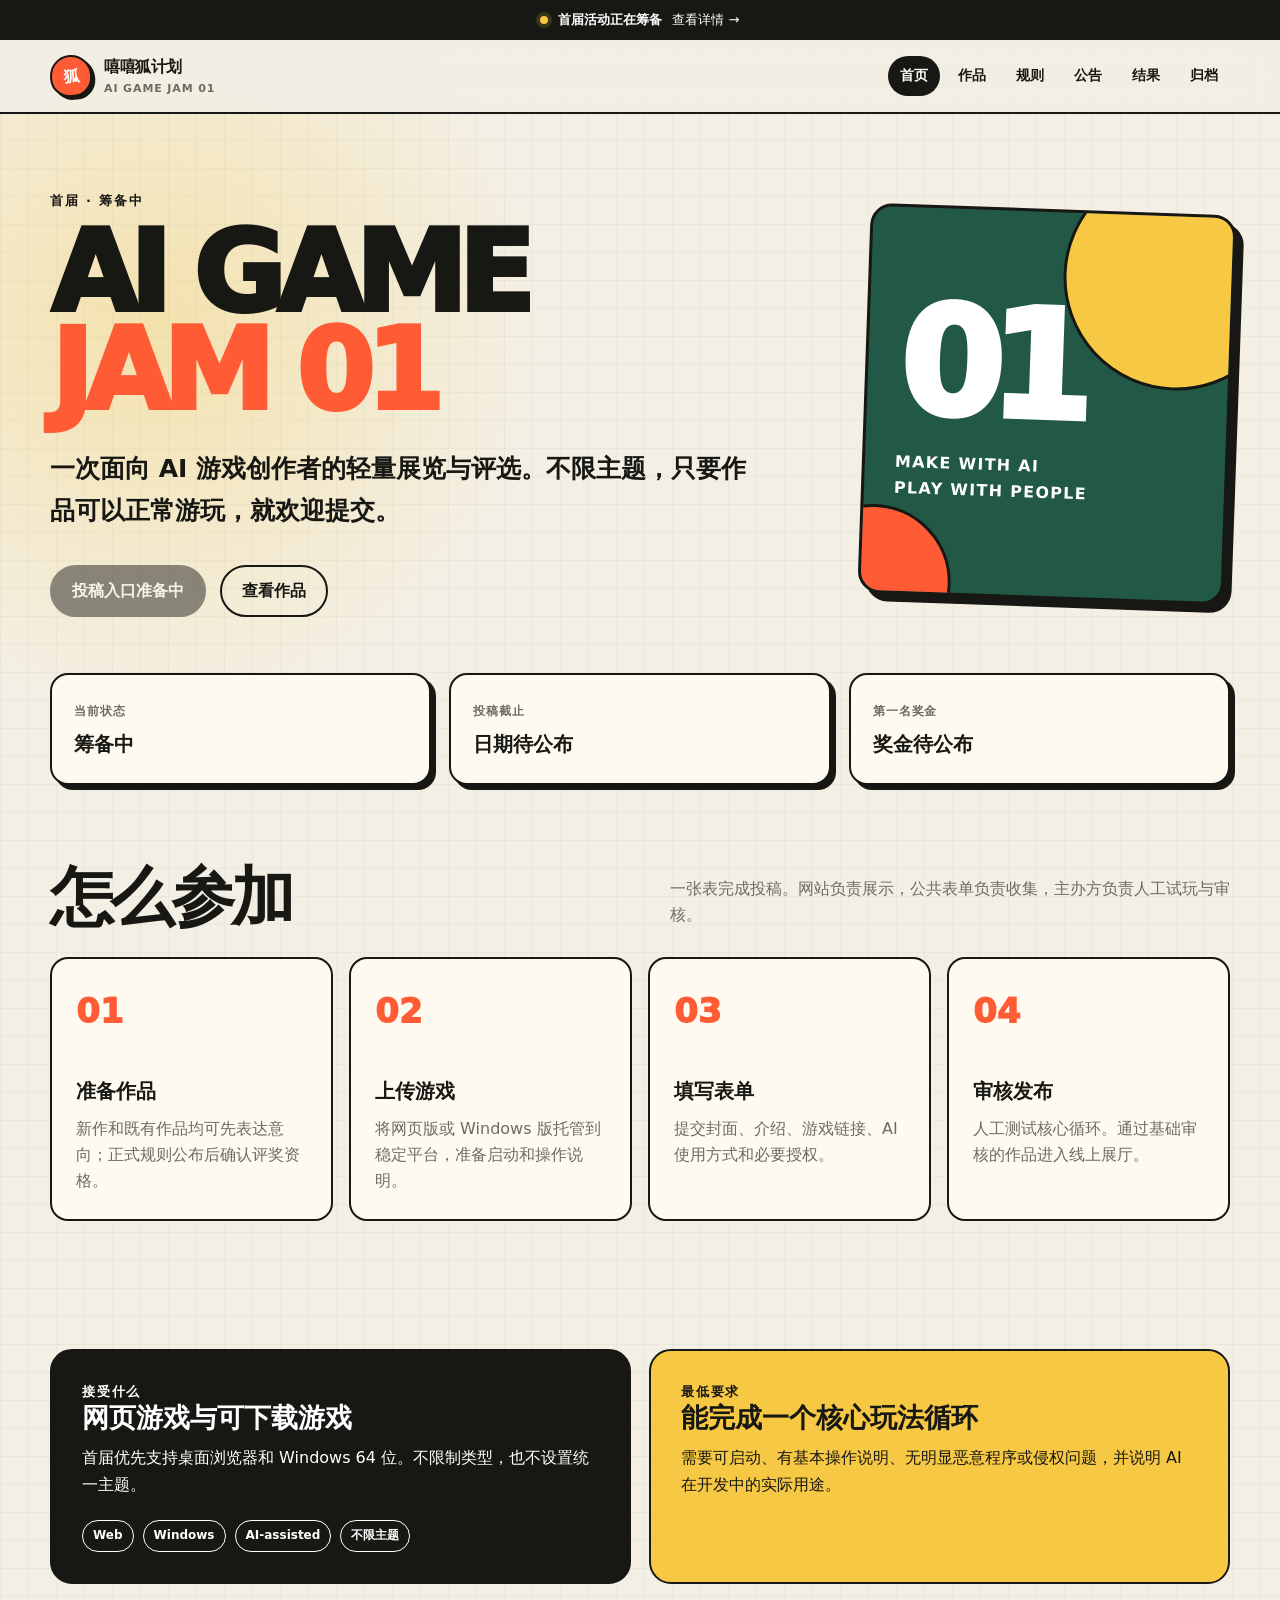
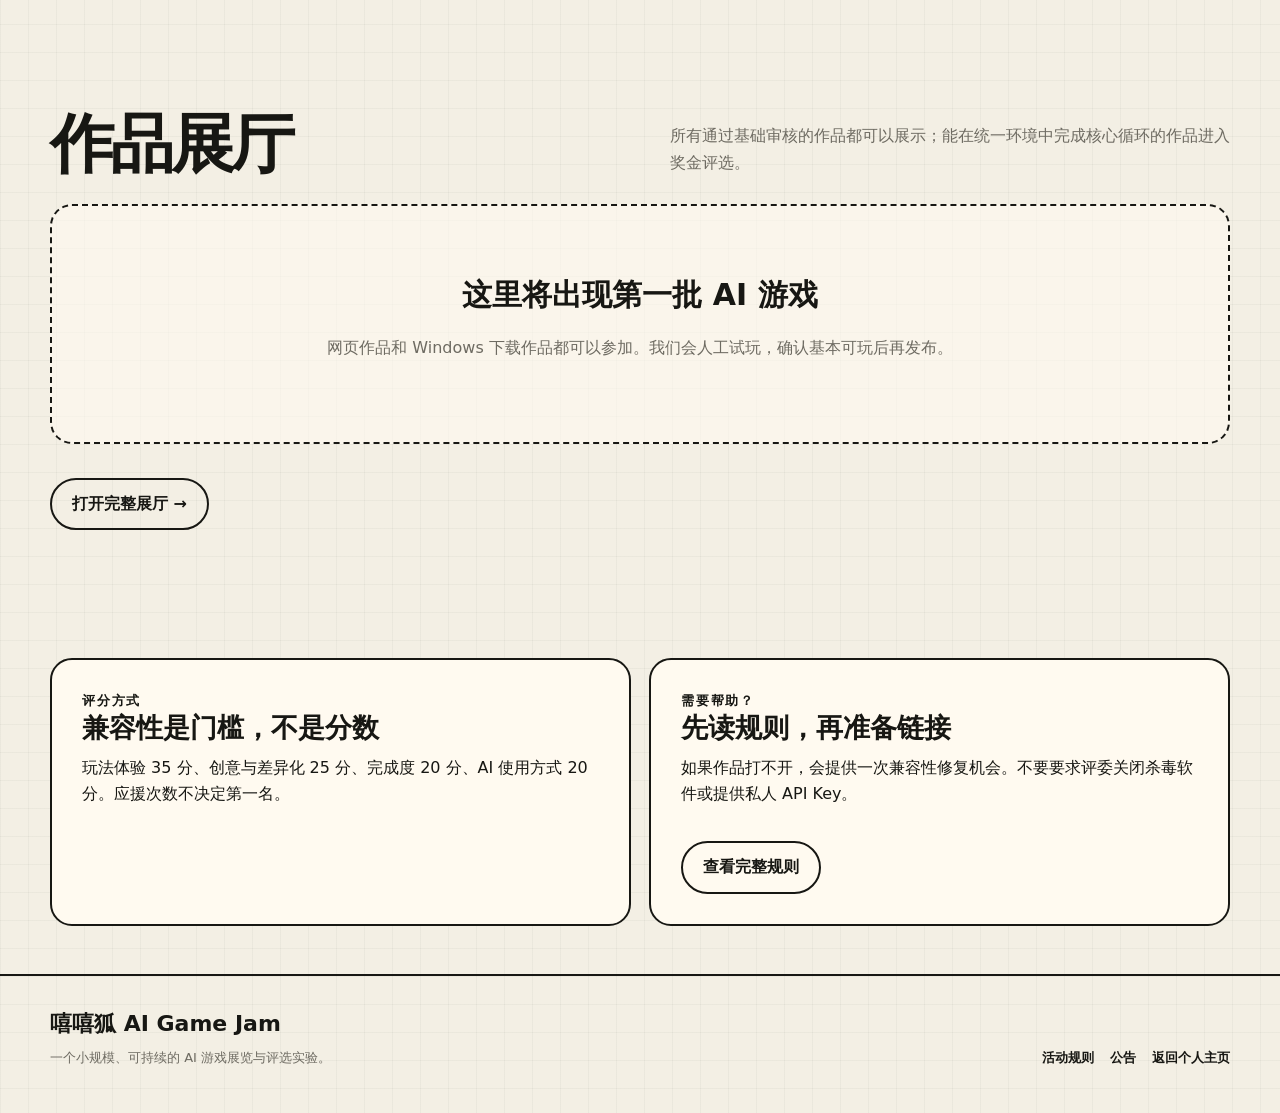
==== gamejam/index.html @ e6cc52d6 "Add AI Game Jam preview site" ====
<!doctype html>
<html lang="zh-CN">
<head>
  <meta charset="utf-8">
  <meta name="viewport" content="width=device-width, initial-scale=1">
  <meta name="description" content="嘻嘻狐 AI Game Jam：面向 AI 游戏创作者的轻量展览与评选。">
  <title>嘻嘻狐 AI Game Jam 01</title>
  <link rel="stylesheet" href="assets/styles.css">
  <script defer src="data/site-data.js"></script>
  <script defer src="assets/app.js"></script>
</head>
<body>
  <div data-site-header></div>
  <main>
    <section class="hero">
      <div class="shell hero-grid">
        <div>
          <p class="eyebrow" data-event="eyebrow">首届 · 开放征集中</p>
          <h1>AI GAME<span>JAM 01</span></h1>
          <p class="lede" data-event="description">一次面向 AI 游戏创作者的轻量展览与评选。不限主题，只要作品可以正常游玩，就欢迎提交。</p>
          <div class="actions">
            <a class="button" data-submit href="#">提交作品 ↗</a>
            <a class="button secondary" href="games.html">查看作品</a>
          </div>
        </div>
        <aside class="hero-poster" aria-hidden="true">
          <div class="poster-number">01</div>
          <div class="poster-caption">MAKE WITH AI<br>PLAY WITH PEOPLE</div>
        </aside>
      </div>
    </section>

    <div class="shell status-grid" aria-label="活动信息">
      <div class="status-card"><span>当前状态</span><strong data-event="statusLabel">筹备中</strong></div>
      <div class="status-card"><span>投稿截止</span><strong data-event="submissionDeadline">日期待公布</strong></div>
      <div class="status-card"><span>第一名奖金</span><strong data-event="firstPrize">奖金待公布</strong></div>
    </div>

    <section class="section">
      <div class="shell">
        <div class="section-head"><h2>怎么参加</h2><p>一张表完成投稿。网站负责展示，公共表单负责收集，主办方负责人工试玩与审核。</p></div>
        <div class="steps">
          <article class="step"><h3>准备作品</h3><p>新作和既有作品均可先表达意向；正式规则公布后确认评奖资格。</p></article>
          <article class="step"><h3>上传游戏</h3><p>将网页版或 Windows 版托管到稳定平台，准备启动和操作说明。</p></article>
          <article class="step"><h3>填写表单</h3><p>提交封面、介绍、游戏链接、AI 使用方式和必要授权。</p></article>
          <article class="step"><h3>审核发布</h3><p>人工测试核心循环。通过基础审核的作品进入线上展厅。</p></article>
        </div>
      </div>
    </section>

    <section class="section compact">
      <div class="shell split">
        <article class="panel dark">
          <p class="eyebrow">接受什么</p>
          <h3>网页游戏与可下载游戏</h3>
          <p>首届优先支持桌面浏览器和 Windows 64 位。不限制类型，也不设置统一主题。</p>
          <div class="tag-list"><span class="tag">Web</span><span class="tag">Windows</span><span class="tag">AI-assisted</span><span class="tag">不限主题</span></div>
        </article>
        <article class="panel accent">
          <p class="eyebrow">最低要求</p>
          <h3>能完成一个核心玩法循环</h3>
          <p>需要可启动、有基本操作说明、无明显恶意程序或侵权问题，并说明 AI 在开发中的实际用途。</p>
        </article>
      </div>
    </section>

    <section class="section">
      <div class="shell">
        <div class="section-head"><h2>作品展厅</h2><p>所有通过基础审核的作品都可以展示；能在统一环境中完成核心循环的作品进入奖金评选。</p></div>
        <div data-featured></div>
        <div class="actions"><a class="button secondary" href="games.html">打开完整展厅 →</a></div>
      </div>
    </section>

    <section class="section compact">
      <div class="shell split">
        <article class="panel">
          <p class="eyebrow">评分方式</p>
          <h3>兼容性是门槛，不是分数</h3>
          <p>玩法体验 35 分、创意与差异化 25 分、完成度 20 分、AI 使用方式 20 分。应援次数不决定第一名。</p>
        </article>
        <article class="panel">
          <p class="eyebrow">需要帮助？</p>
          <h3>先读规则，再准备链接</h3>
          <p>如果作品打不开，会提供一次兼容性修复机会。不要要求评委关闭杀毒软件或提供私人 API Key。</p>
          <div class="actions"><a class="button secondary" href="rules.html">查看完整规则</a></div>
        </article>
      </div>
    </section>
  </main>
  <div data-site-footer></div>
</body>
</html>
---- gamejam/assets/styles.css ----
:root {
  --ink: #171713;
  --paper: #f3efe4;
  --paper-2: #fffaf0;
  --accent: #ff5b35;
  --accent-2: #f6c844;
  --green: #225946;
  --muted: #6e6b62;
  --line: rgba(23, 23, 19, 0.18);
  --shadow: 8px 8px 0 var(--ink);
  --radius: 22px;
  --max: 1180px;
}

* { box-sizing: border-box; }

html { scroll-behavior: smooth; }

body {
  margin: 0;
  color: var(--ink);
  background:
    radial-gradient(circle at 12% 12%, rgba(246, 200, 68, .35), transparent 24rem),
    linear-gradient(90deg, rgba(23, 23, 19, .035) 1px, transparent 1px),
    linear-gradient(rgba(23, 23, 19, .035) 1px, transparent 1px),
    var(--paper);
  background-size: auto, 28px 28px, 28px 28px, auto;
  font-family: Inter, "PingFang SC", "Microsoft YaHei", system-ui, sans-serif;
  line-height: 1.65;
}

a { color: inherit; text-decoration: none; }
button, input { font: inherit; }

.shell { width: min(calc(100% - 32px), var(--max)); margin: 0 auto; }

.site-header {
  position: sticky;
  top: 0;
  z-index: 20;
  border-bottom: 2px solid var(--ink);
  background: rgba(243, 239, 228, .94);
  backdrop-filter: blur(14px);
}

.nav {
  min-height: 72px;
  display: flex;
  align-items: center;
  justify-content: space-between;
  gap: 24px;
}

.brand { display: flex; align-items: center; gap: 12px; font-weight: 900; letter-spacing: -.03em; }
.brand-mark {
  width: 42px;
  height: 42px;
  display: grid;
  place-items: center;
  background: var(--accent);
  border: 2px solid var(--ink);
  border-radius: 50% 50% 46% 46%;
  box-shadow: 3px 3px 0 var(--ink);
  transform: rotate(-4deg);
}
.brand-mark::before { content: "狐"; color: #fff; font-weight: 950; }
.brand small { display: block; color: var(--muted); font-weight: 700; font-size: 11px; letter-spacing: .08em; }

.nav-links { display: flex; align-items: center; gap: 6px; }
.nav-links a { padding: 8px 12px; border-radius: 999px; font-weight: 750; font-size: 14px; }
.nav-links a:hover, .nav-links a[aria-current="page"] { color: var(--paper-2); background: var(--ink); }
.nav-toggle { display: none; border: 2px solid var(--ink); background: var(--paper-2); padding: 7px 10px; border-radius: 10px; }

.notice-bar { background: var(--ink); color: #fff; }
.notice-bar a { min-height: 40px; display: flex; align-items: center; justify-content: center; gap: 10px; font-size: 13px; }
.notice-dot { width: 8px; height: 8px; border-radius: 50%; background: var(--accent-2); box-shadow: 0 0 0 4px rgba(246,200,68,.16); }

main { min-height: calc(100vh - 220px); }
.section { padding: 80px 0; }
.section.compact { padding: 48px 0; }

.hero { padding: 76px 0 86px; overflow: hidden; }
.hero-grid { display: grid; grid-template-columns: minmax(0, 1.35fr) minmax(280px, .65fr); gap: 54px; align-items: center; }
.eyebrow { margin: 0 0 14px; text-transform: uppercase; font-size: 13px; font-weight: 900; letter-spacing: .14em; }
.hero h1 { margin: 0; font-size: clamp(54px, 9vw, 112px); line-height: .87; letter-spacing: -.075em; font-weight: 950; }
.hero h1 span { color: var(--accent); display: block; }
.lede { max-width: 720px; margin: 28px 0 0; font-size: clamp(18px, 2.2vw, 25px); font-weight: 650; }

.actions { display: flex; flex-wrap: wrap; gap: 14px; margin-top: 34px; }
.button {
  display: inline-flex;
  min-height: 48px;
  align-items: center;
  justify-content: center;
  gap: 8px;
  padding: 11px 20px;
  border: 2px solid var(--ink);
  border-radius: 999px;
  background: var(--ink);
  color: #fff;
  font-weight: 850;
  cursor: pointer;
  transition: transform .16s ease, box-shadow .16s ease;
}
.button:hover { transform: translate(-2px, -2px); box-shadow: 4px 4px 0 var(--accent); }
.button.secondary { background: transparent; color: var(--ink); }
.button.disabled { opacity: .48; pointer-events: none; }

.hero-poster {
  position: relative;
  min-height: 390px;
  padding: 30px;
  border: 3px solid var(--ink);
  border-radius: var(--radius);
  background: var(--green);
  color: #fff;
  box-shadow: var(--shadow);
  transform: rotate(2deg);
  overflow: hidden;
}
.hero-poster::before, .hero-poster::after { content: ""; position: absolute; border: 3px solid var(--ink); border-radius: 50%; }
.hero-poster::before { width: 220px; height: 220px; right: -58px; top: -52px; background: var(--accent-2); }
.hero-poster::after { width: 150px; height: 150px; left: -66px; bottom: -70px; background: var(--accent); }
.poster-number { position: relative; z-index: 2; margin-top: 66px; font-size: 150px; line-height: .8; font-weight: 950; letter-spacing: -.1em; }
.poster-caption { position: relative; z-index: 2; margin-top: 26px; font-weight: 900; letter-spacing: .08em; }

.status-grid { display: grid; grid-template-columns: repeat(3, 1fr); gap: 18px; margin-top: -30px; position: relative; z-index: 3; }
.status-card { padding: 22px; border: 2px solid var(--ink); border-radius: 18px; background: var(--paper-2); box-shadow: 5px 5px 0 var(--ink); }
.status-card span { color: var(--muted); font-size: 12px; font-weight: 850; letter-spacing: .08em; text-transform: uppercase; }
.status-card strong { display: block; margin-top: 4px; font-size: 20px; }

.section-head { display: flex; justify-content: space-between; align-items: end; gap: 20px; margin-bottom: 28px; }
.section-head h2, .page-title { margin: 0; font-size: clamp(36px, 5vw, 64px); line-height: 1; letter-spacing: -.055em; }
.section-head p { max-width: 560px; margin: 0; color: var(--muted); }

.steps { display: grid; grid-template-columns: repeat(4, 1fr); gap: 16px; counter-reset: step; }
.step { min-height: 220px; padding: 24px; border: 2px solid var(--ink); border-radius: 18px; background: var(--paper-2); counter-increment: step; }
.step::before { content: "0" counter(step); display: block; margin-bottom: 36px; color: var(--accent); font-size: 34px; font-weight: 950; }
.step h3 { margin: 0 0 8px; font-size: 20px; }
.step p { margin: 0; color: var(--muted); }

.split { display: grid; grid-template-columns: 1fr 1fr; gap: 18px; }
.panel { padding: 30px; border: 2px solid var(--ink); border-radius: var(--radius); background: var(--paper-2); }
.panel.dark { background: var(--ink); color: #fff; }
.panel.accent { background: var(--accent-2); }
.panel h3 { margin: 0 0 12px; font-size: 27px; line-height: 1.15; }
.panel p { margin: 0; }

.tag-list { display: flex; flex-wrap: wrap; gap: 9px; margin-top: 22px; }
.tag { border: 1.5px solid currentColor; border-radius: 999px; padding: 5px 10px; font-size: 12px; font-weight: 800; }

.page-hero { padding: 68px 0 36px; }
.page-hero p { max-width: 720px; color: var(--muted); font-size: 18px; }
.breadcrumb { font-size: 13px; font-weight: 800; color: var(--muted); margin-bottom: 18px; }

.content-grid { display: grid; grid-template-columns: 240px minmax(0, 1fr); gap: 42px; align-items: start; }
.toc { position: sticky; top: 106px; padding: 18px; border: 2px solid var(--ink); border-radius: 16px; background: var(--paper-2); }
.toc strong { display: block; margin-bottom: 8px; }
.toc a { display: block; padding: 5px 0; color: var(--muted); font-size: 14px; }
.toc a:hover { color: var(--accent); }
.prose section { scroll-margin-top: 110px; margin-bottom: 48px; }
.prose h2 { margin: 0 0 16px; font-size: 30px; letter-spacing: -.03em; }
.prose h3 { margin-top: 26px; }
.prose li + li { margin-top: 7px; }
.callout { margin: 24px 0; padding: 20px 22px; border-left: 6px solid var(--accent); background: var(--paper-2); }

.filters { display: flex; flex-wrap: wrap; gap: 10px; margin-bottom: 28px; }
.filter { border: 2px solid var(--ink); border-radius: 999px; padding: 7px 13px; background: transparent; cursor: pointer; font-weight: 800; }
.filter.active { background: var(--ink); color: #fff; }
.game-grid { display: grid; grid-template-columns: repeat(3, 1fr); gap: 20px; }
.game-card { overflow: hidden; border: 2px solid var(--ink); border-radius: 20px; background: var(--paper-2); transition: transform .18s ease, box-shadow .18s ease; }
.game-card:hover { transform: translate(-4px,-4px); box-shadow: 7px 7px 0 var(--ink); }
.game-cover { aspect-ratio: 16 / 9; background: linear-gradient(135deg, var(--green), #3f8a68); display: grid; place-items: center; color: #fff; font-weight: 950; font-size: 40px; }
.game-body { padding: 20px; }
.game-body h3 { margin: 4px 0 6px; font-size: 22px; }
.game-body p { margin: 0; color: var(--muted); }

.empty { padding: 64px 24px; border: 2px dashed var(--ink); border-radius: var(--radius); text-align: center; background: rgba(255,250,240,.55); }
.empty strong { display: block; font-size: 30px; }
.empty p { color: var(--muted); }

.notice-list { display: grid; gap: 14px; }
.notice-card { display: grid; grid-template-columns: 120px 1fr; gap: 22px; padding: 22px; border: 2px solid var(--ink); border-radius: 16px; background: var(--paper-2); }
.notice-type { font-size: 12px; font-weight: 900; letter-spacing: .08em; color: var(--accent); }
.notice-card h3 { margin: 0 0 6px; }
.notice-card p { margin: 0; color: var(--muted); }
.notice-date { margin-top: 10px; font-size: 12px; color: var(--muted); }

.faq details { border-top: 1.5px solid var(--ink); padding: 18px 0; }
.faq details:last-child { border-bottom: 1.5px solid var(--ink); }
.faq summary { cursor: pointer; font-weight: 850; }
.faq p { color: var(--muted); }

.site-footer { border-top: 2px solid var(--ink); padding: 30px 0 44px; }
.footer-grid { display: flex; align-items: end; justify-content: space-between; gap: 20px; }
.footer-grid strong { font-size: 22px; }
.footer-grid p { margin: 5px 0 0; color: var(--muted); font-size: 13px; }
.footer-links { display: flex; flex-wrap: wrap; gap: 16px; font-size: 13px; font-weight: 800; }

@media (max-width: 900px) {
  .hero-grid, .content-grid { grid-template-columns: 1fr; }
  .hero-poster { min-height: 260px; transform: none; }
  .poster-number { margin-top: 20px; font-size: 110px; }
  .steps { grid-template-columns: 1fr 1fr; }
  .game-grid { grid-template-columns: 1fr 1fr; }
  .toc { position: static; }
}

@media (max-width: 680px) {
  .shell { width: min(calc(100% - 22px), var(--max)); }
  .nav { min-height: 62px; }
  .nav-toggle { display: block; }
  .nav-links { display: none; position: absolute; left: 11px; right: 11px; top: 69px; padding: 10px; border: 2px solid var(--ink); border-radius: 14px; background: var(--paper-2); box-shadow: 5px 5px 0 var(--ink); }
  .nav-links.open { display: grid; }
  .nav-links a { padding: 10px 12px; }
  .hero { padding-top: 52px; }
  .hero h1 { font-size: 58px; }
  .hero-grid { gap: 36px; }
  .hero-poster { display: none; }
  .status-grid, .steps, .split, .game-grid { grid-template-columns: 1fr; }
  .status-grid { margin-top: -18px; }
  .section { padding: 56px 0; }
  .section-head { display: block; }
  .section-head p { margin-top: 12px; }
  .notice-card { grid-template-columns: 1fr; gap: 8px; }
  .footer-grid { display: block; }
  .footer-links { margin-top: 20px; }
}

@media (prefers-reduced-motion: reduce) {
  * { scroll-behavior: auto !important; transition: none !important; }
}
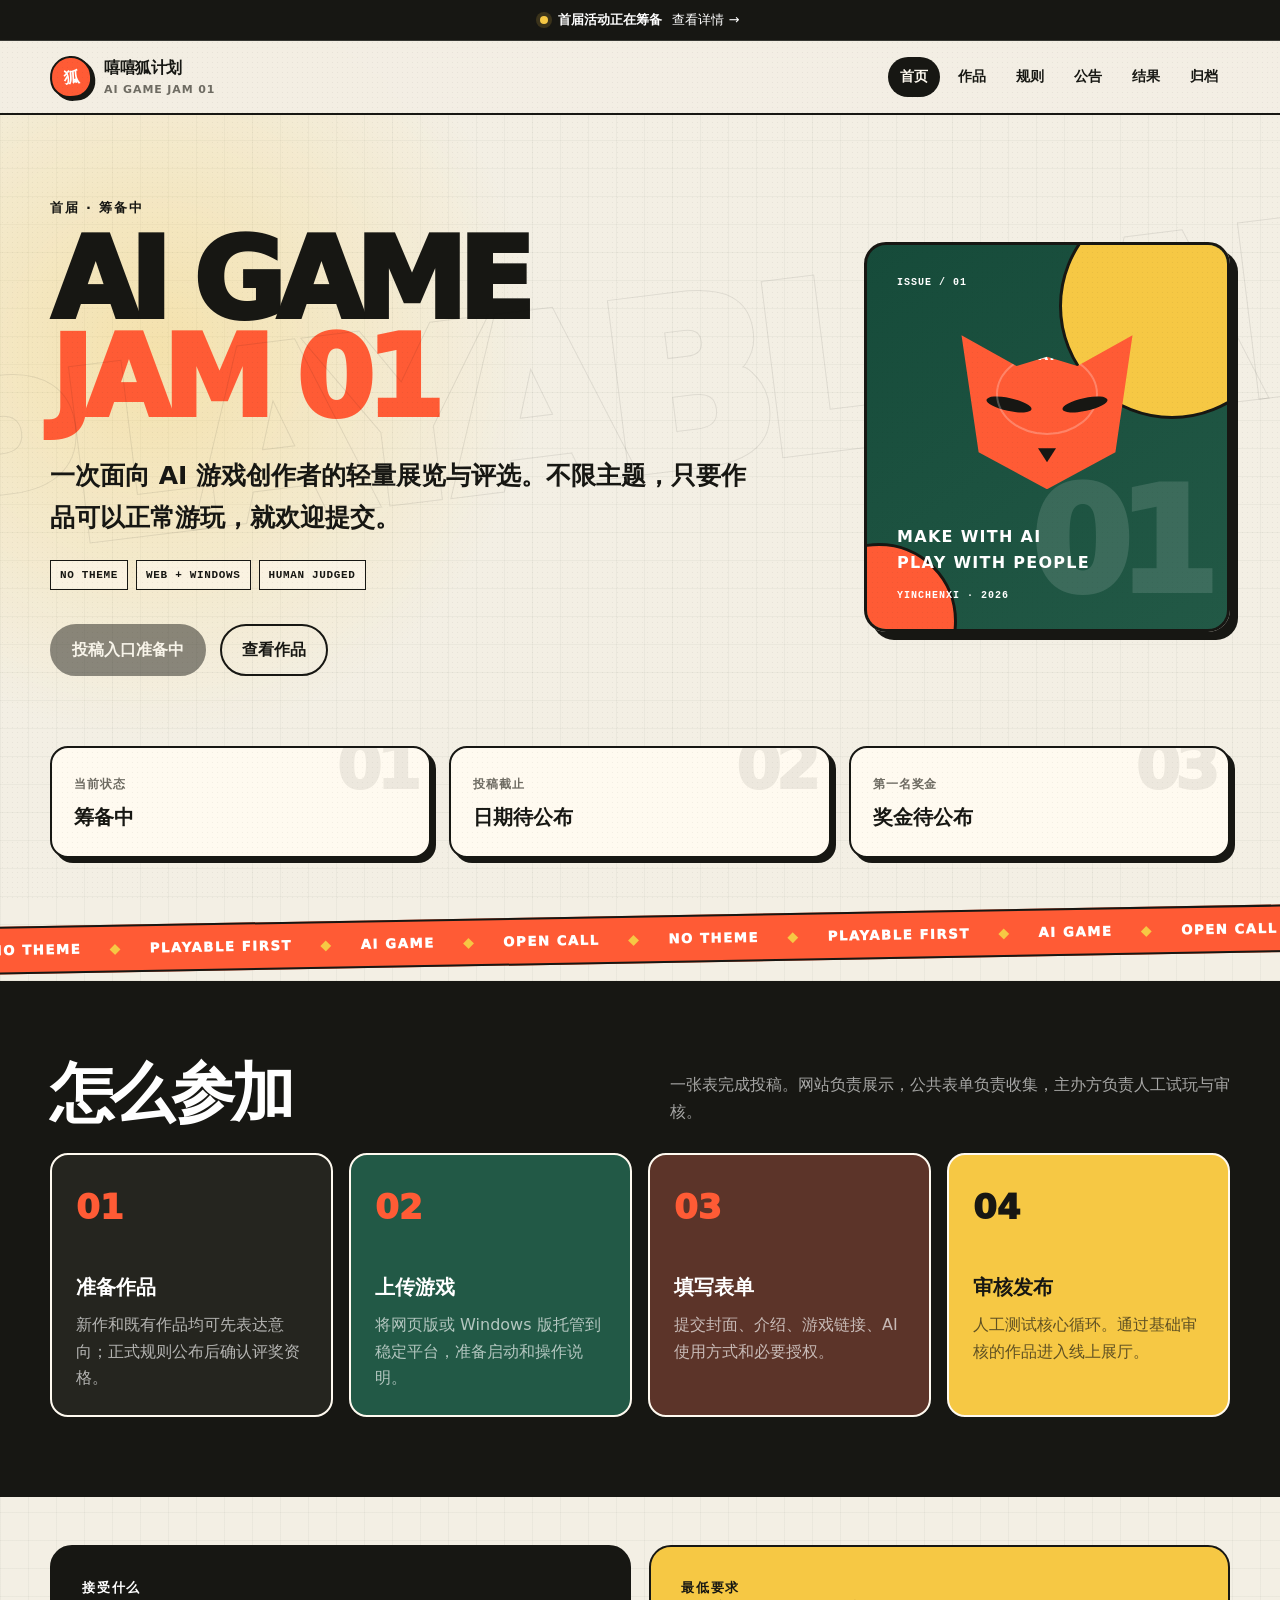
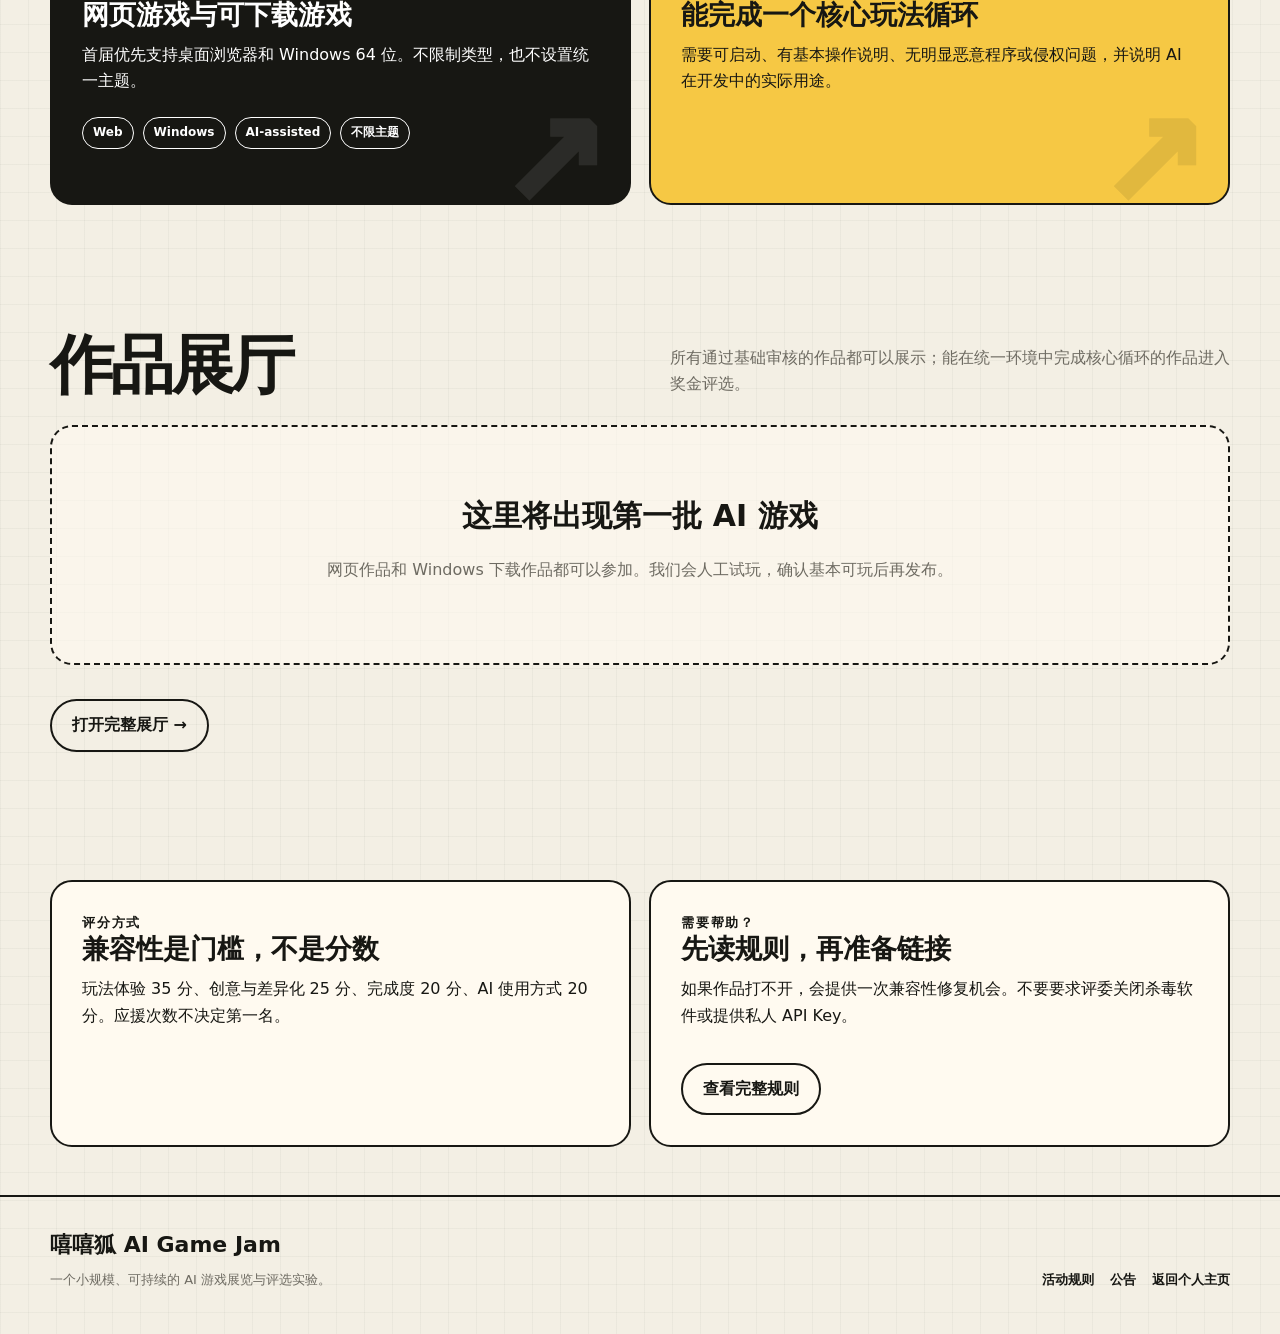
==== commit f999bf34: "Polish AI Game Jam visual design" ====
--- a/gamejam/index.html
+++ b/gamejam/index.html
@@ -13,50 +13,59 @@
   <div data-site-header></div>
   <main>
     <section class="hero">
+      <div class="hero-watermark" aria-hidden="true">PLAYABLE AI</div>
       <div class="shell hero-grid">
-        <div>
+        <div data-reveal>
           <p class="eyebrow" data-event="eyebrow">首届 · 开放征集中</p>
           <h1>AI GAME<span>JAM 01</span></h1>
           <p class="lede" data-event="description">一次面向 AI 游戏创作者的轻量展览与评选。不限主题，只要作品可以正常游玩，就欢迎提交。</p>
+          <div class="hero-meta" aria-label="活动关键词">
+            <span>NO THEME</span><span>WEB + WINDOWS</span><span>HUMAN JUDGED</span>
+          </div>
           <div class="actions">
             <a class="button" data-submit href="#">提交作品 ↗</a>
             <a class="button secondary" href="games.html">查看作品</a>
           </div>
         </div>
-        <aside class="hero-poster" aria-hidden="true">
+        <aside class="hero-poster" aria-hidden="true" data-reveal>
+          <div class="poster-index">ISSUE / 01</div>
+          <div class="poster-fox"><i></i><b></b><span>AI</span></div>
           <div class="poster-number">01</div>
           <div class="poster-caption">MAKE WITH AI<br>PLAY WITH PEOPLE</div>
+          <div class="poster-code">YINCHENXI · 2026</div>
         </aside>
       </div>
     </section>
 
-    <div class="shell status-grid" aria-label="活动信息">
-      <div class="status-card"><span>当前状态</span><strong data-event="statusLabel">筹备中</strong></div>
-      <div class="status-card"><span>投稿截止</span><strong data-event="submissionDeadline">日期待公布</strong></div>
-      <div class="status-card"><span>第一名奖金</span><strong data-event="firstPrize">奖金待公布</strong></div>
+    <div class="shell status-grid" aria-label="活动信息" data-reveal>
+      <div class="status-card"><em>01</em><span>当前状态</span><strong data-event="statusLabel">筹备中</strong></div>
+      <div class="status-card"><em>02</em><span>投稿截止</span><strong data-event="submissionDeadline">日期待公布</strong></div>
+      <div class="status-card"><em>03</em><span>第一名奖金</span><strong data-event="firstPrize">奖金待公布</strong></div>
     </div>
 
-    <section class="section">
+    <div class="marquee" aria-hidden="true"><div class="marquee-track"><span>NO THEME</span><i>◆</i><span>PLAYABLE FIRST</span><i>◆</i><span>AI GAME</span><i>◆</i><span>OPEN CALL</span><i>◆</i><span>NO THEME</span><i>◆</i><span>PLAYABLE FIRST</span><i>◆</i><span>AI GAME</span><i>◆</i><span>OPEN CALL</span></div></div>
+
+    <section class="section process-section">
       <div class="shell">
-        <div class="section-head"><h2>怎么参加</h2><p>一张表完成投稿。网站负责展示，公共表单负责收集，主办方负责人工试玩与审核。</p></div>
+        <div class="section-head" data-reveal><h2>怎么参加</h2><p>一张表完成投稿。网站负责展示，公共表单负责收集，主办方负责人工试玩与审核。</p></div>
         <div class="steps">
-          <article class="step"><h3>准备作品</h3><p>新作和既有作品均可先表达意向；正式规则公布后确认评奖资格。</p></article>
-          <article class="step"><h3>上传游戏</h3><p>将网页版或 Windows 版托管到稳定平台，准备启动和操作说明。</p></article>
-          <article class="step"><h3>填写表单</h3><p>提交封面、介绍、游戏链接、AI 使用方式和必要授权。</p></article>
-          <article class="step"><h3>审核发布</h3><p>人工测试核心循环。通过基础审核的作品进入线上展厅。</p></article>
+          <article class="step" data-reveal><h3>准备作品</h3><p>新作和既有作品均可先表达意向；正式规则公布后确认评奖资格。</p></article>
+          <article class="step" data-reveal><h3>上传游戏</h3><p>将网页版或 Windows 版托管到稳定平台，准备启动和操作说明。</p></article>
+          <article class="step" data-reveal><h3>填写表单</h3><p>提交封面、介绍、游戏链接、AI 使用方式和必要授权。</p></article>
+          <article class="step" data-reveal><h3>审核发布</h3><p>人工测试核心循环。通过基础审核的作品进入线上展厅。</p></article>
         </div>
       </div>
     </section>
 
     <section class="section compact">
-      <div class="shell split">
-        <article class="panel dark">
+      <div class="shell split" data-reveal>
+        <article class="panel dark signal-panel">
           <p class="eyebrow">接受什么</p>
           <h3>网页游戏与可下载游戏</h3>
           <p>首届优先支持桌面浏览器和 Windows 64 位。不限制类型，也不设置统一主题。</p>
           <div class="tag-list"><span class="tag">Web</span><span class="tag">Windows</span><span class="tag">AI-assisted</span><span class="tag">不限主题</span></div>
         </article>
-        <article class="panel accent">
+        <article class="panel accent signal-panel">
           <p class="eyebrow">最低要求</p>
           <h3>能完成一个核心玩法循环</h3>
           <p>需要可启动、有基本操作说明、无明显恶意程序或侵权问题，并说明 AI 在开发中的实际用途。</p>
@@ -66,7 +75,7 @@
 
     <section class="section">
       <div class="shell">
-        <div class="section-head"><h2>作品展厅</h2><p>所有通过基础审核的作品都可以展示；能在统一环境中完成核心循环的作品进入奖金评选。</p></div>
+        <div class="section-head" data-reveal><h2>作品展厅</h2><p>所有通过基础审核的作品都可以展示；能在统一环境中完成核心循环的作品进入奖金评选。</p></div>
         <div data-featured></div>
         <div class="actions"><a class="button secondary" href="games.html">打开完整展厅 →</a></div>
       </div>
--- a/gamejam/assets/styles.css
+++ b/gamejam/assets/styles.css
@@ -27,6 +27,19 @@
   background-size: auto, 28px 28px, 28px 28px, auto;
   font-family: Inter, "PingFang SC", "Microsoft YaHei", system-ui, sans-serif;
   line-height: 1.65;
+  overflow-x: hidden;
+}
+
+body::after {
+  content: "";
+  position: fixed;
+  inset: 0;
+  pointer-events: none;
+  z-index: 100;
+  opacity: .055;
+  background-image: radial-gradient(var(--ink) .55px, transparent .7px);
+  background-size: 5px 5px;
+  mix-blend-mode: multiply;
 }
 
 a { color: inherit; text-decoration: none; }
@@ -71,7 +84,7 @@
 .nav-links a:hover, .nav-links a[aria-current="page"] { color: var(--paper-2); background: var(--ink); }
 .nav-toggle { display: none; border: 2px solid var(--ink); background: var(--paper-2); padding: 7px 10px; border-radius: 10px; }
 
-.notice-bar { background: var(--ink); color: #fff; }
+.notice-bar { background: var(--ink); color: #fff; border-bottom: 1px solid rgba(255,255,255,.14); }
 .notice-bar a { min-height: 40px; display: flex; align-items: center; justify-content: center; gap: 10px; font-size: 13px; }
 .notice-dot { width: 8px; height: 8px; border-radius: 50%; background: var(--accent-2); box-shadow: 0 0 0 4px rgba(246,200,68,.16); }
 
@@ -79,12 +92,15 @@
 .section { padding: 80px 0; }
 .section.compact { padding: 48px 0; }
 
-.hero { padding: 76px 0 86px; overflow: hidden; }
+.hero { position: relative; padding: 82px 0 100px; overflow: hidden; }
+.hero-watermark { position: absolute; left: 47%; top: 43%; white-space: nowrap; color: transparent; -webkit-text-stroke: 1px rgba(23,23,19,.09); font-size: clamp(100px, 18vw, 260px); line-height: 1; font-weight: 950; letter-spacing: -.09em; transform: translate(-50%,-50%) rotate(-7deg); pointer-events: none; }
 .hero-grid { display: grid; grid-template-columns: minmax(0, 1.35fr) minmax(280px, .65fr); gap: 54px; align-items: center; }
 .eyebrow { margin: 0 0 14px; text-transform: uppercase; font-size: 13px; font-weight: 900; letter-spacing: .14em; }
 .hero h1 { margin: 0; font-size: clamp(54px, 9vw, 112px); line-height: .87; letter-spacing: -.075em; font-weight: 950; }
 .hero h1 span { color: var(--accent); display: block; }
 .lede { max-width: 720px; margin: 28px 0 0; font-size: clamp(18px, 2.2vw, 25px); font-weight: 650; }
+.hero-meta { display: flex; flex-wrap: wrap; gap: 8px; margin-top: 22px; }
+.hero-meta span { padding: 5px 9px; border: 1.5px solid var(--ink); background: rgba(255,250,240,.55); font-family: ui-monospace, SFMono-Regular, Menlo, monospace; font-size: 11px; font-weight: 850; letter-spacing: .06em; }
 
 .actions { display: flex; flex-wrap: wrap; gap: 14px; margin-top: 34px; }
 .button {
@@ -112,32 +128,57 @@
   padding: 30px;
   border: 3px solid var(--ink);
   border-radius: var(--radius);
-  background: var(--green);
+  background: linear-gradient(145deg, #164b3a, var(--green));
   color: #fff;
   box-shadow: var(--shadow);
-  transform: rotate(2deg);
+  transform: perspective(800px) rotateY(-4deg) rotateZ(2deg);
   overflow: hidden;
 }
+.hero-poster { isolation: isolate; }
 .hero-poster::before, .hero-poster::after { content: ""; position: absolute; border: 3px solid var(--ink); border-radius: 50%; }
 .hero-poster::before { width: 220px; height: 220px; right: -58px; top: -52px; background: var(--accent-2); }
 .hero-poster::after { width: 150px; height: 150px; left: -66px; bottom: -70px; background: var(--accent); }
-.poster-number { position: relative; z-index: 2; margin-top: 66px; font-size: 150px; line-height: .8; font-weight: 950; letter-spacing: -.1em; }
-.poster-caption { position: relative; z-index: 2; margin-top: 26px; font-weight: 900; letter-spacing: .08em; }
+.poster-index, .poster-code { position: relative; z-index: 4; font-family: ui-monospace, SFMono-Regular, Menlo, monospace; font-size: 10px; font-weight: 850; letter-spacing: .1em; }
+.poster-code { position: absolute; left: 30px; bottom: 24px; }
+.poster-number { position: absolute; z-index: 2; right: 25px; bottom: 28px; color: rgba(255,255,255,.13); font-size: 145px; line-height: .8; font-weight: 950; letter-spacing: -.1em; }
+.poster-caption { position: absolute; z-index: 4; left: 30px; bottom: 52px; font-weight: 900; letter-spacing: .08em; }
+.poster-fox { position: relative; z-index: 3; width: 190px; height: 154px; margin: 44px auto 0; background: var(--accent); clip-path: polygon(5% 0, 34% 20%, 50% 14%, 66% 20%, 95% 0, 86% 76%, 50% 100%, 14% 76%); filter: drop-shadow(7px 8px 0 rgba(23,23,19,.75)); }
+.poster-fox::before, .poster-fox::after { content: ""; position: absolute; top: 63px; width: 46px; height: 13px; border-radius: 50%; background: var(--ink); transform: rotate(12deg); }
+.poster-fox::before { left: 34px; }
+.poster-fox::after { right: 34px; transform: rotate(-12deg); }
+.poster-fox i { position: absolute; left: 50%; bottom: 27px; width: 18px; height: 14px; background: var(--ink); clip-path: polygon(0 0,100% 0,50% 100%); transform: translateX(-50%); }
+.poster-fox b { position: absolute; inset: 18px 44px auto; height: 82px; border-radius: 50%; border: 2px solid rgba(255,255,255,.25); }
+.poster-fox span { position: absolute; left: 50%; top: 12px; transform: translateX(-50%); font-size: 12px; font-weight: 950; letter-spacing: .15em; }
 
 .status-grid { display: grid; grid-template-columns: repeat(3, 1fr); gap: 18px; margin-top: -30px; position: relative; z-index: 3; }
-.status-card { padding: 22px; border: 2px solid var(--ink); border-radius: 18px; background: var(--paper-2); box-shadow: 5px 5px 0 var(--ink); }
+.status-card { position: relative; overflow: hidden; padding: 22px; border: 2px solid var(--ink); border-radius: 18px; background: var(--paper-2); box-shadow: 5px 5px 0 var(--ink); }
+.status-card em { position: absolute; right: 14px; top: -13px; color: rgba(23,23,19,.08); font-size: 64px; line-height: 1; font-style: normal; font-weight: 950; letter-spacing: -.08em; }
 .status-card span { color: var(--muted); font-size: 12px; font-weight: 850; letter-spacing: .08em; text-transform: uppercase; }
 .status-card strong { display: block; margin-top: 4px; font-size: 20px; }
+
+.marquee { overflow: hidden; margin: 58px 0 0; border-block: 2px solid var(--ink); background: var(--accent); color: #fff; transform: rotate(-1deg) scale(1.015); }
+.marquee-track { width: max-content; display: flex; align-items: center; gap: 28px; padding: 11px 0; font-size: 13px; font-weight: 950; letter-spacing: .12em; animation: marquee 24s linear infinite; }
+.marquee-track i { color: var(--accent-2); font-style: normal; }
+@keyframes marquee { to { transform: translateX(-50%); } }
+
+.process-section { margin-top: 18px; background: var(--ink); color: #fff; }
+.process-section .section-head p { color: rgba(255,255,255,.62); }
 
 .section-head { display: flex; justify-content: space-between; align-items: end; gap: 20px; margin-bottom: 28px; }
 .section-head h2, .page-title { margin: 0; font-size: clamp(36px, 5vw, 64px); line-height: 1; letter-spacing: -.055em; }
 .section-head p { max-width: 560px; margin: 0; color: var(--muted); }
 
 .steps { display: grid; grid-template-columns: repeat(4, 1fr); gap: 16px; counter-reset: step; }
-.step { min-height: 220px; padding: 24px; border: 2px solid var(--ink); border-radius: 18px; background: var(--paper-2); counter-increment: step; }
+.step { min-height: 220px; padding: 24px; border: 2px solid var(--paper-2); border-radius: 18px; background: #25251f; color: #fff; counter-increment: step; transition: transform .18s ease, background .18s ease, color .18s ease; }
+.step:nth-child(2) { background: var(--green); }
+.step:nth-child(3) { background: #5c3429; }
+.step:nth-child(4) { background: var(--accent-2); color: var(--ink); }
+.step:hover { transform: translateY(-7px) rotate(-1deg); }
 .step::before { content: "0" counter(step); display: block; margin-bottom: 36px; color: var(--accent); font-size: 34px; font-weight: 950; }
+.step:nth-child(4)::before { color: var(--ink); }
 .step h3 { margin: 0 0 8px; font-size: 20px; }
-.step p { margin: 0; color: var(--muted); }
+.step p { margin: 0; color: rgba(255,255,255,.66); }
+.step:nth-child(4) p { color: rgba(23,23,19,.68); }
 
 .split { display: grid; grid-template-columns: 1fr 1fr; gap: 18px; }
 .panel { padding: 30px; border: 2px solid var(--ink); border-radius: var(--radius); background: var(--paper-2); }
@@ -145,6 +186,8 @@
 .panel.accent { background: var(--accent-2); }
 .panel h3 { margin: 0 0 12px; font-size: 27px; line-height: 1.15; }
 .panel p { margin: 0; }
+.signal-panel { position: relative; overflow: hidden; min-height: 260px; }
+.signal-panel::after { content: "↗"; position: absolute; right: 22px; bottom: -25px; font-size: 130px; line-height: 1; font-weight: 950; opacity: .09; }
 
 .tag-list { display: flex; flex-wrap: wrap; gap: 9px; margin-top: 22px; }
 .tag { border: 1.5px solid currentColor; border-radius: 999px; padding: 5px 10px; font-size: 12px; font-weight: 800; }
@@ -197,10 +240,13 @@
 .footer-grid p { margin: 5px 0 0; color: var(--muted); font-size: 13px; }
 .footer-links { display: flex; flex-wrap: wrap; gap: 16px; font-size: 13px; font-weight: 800; }
 
+.js [data-reveal] { opacity: 0; transform: translateY(18px); transition: opacity .55s ease var(--reveal-delay, 0ms), transform .55s cubic-bezier(.2,.7,.2,1) var(--reveal-delay, 0ms); }
+.js [data-reveal].revealed { opacity: 1; transform: none; }
+
 @media (max-width: 900px) {
   .hero-grid, .content-grid { grid-template-columns: 1fr; }
-  .hero-poster { min-height: 260px; transform: none; }
-  .poster-number { margin-top: 20px; font-size: 110px; }
+  .hero-poster { min-height: 320px; transform: none; }
+  .poster-number { font-size: 110px; }
   .steps { grid-template-columns: 1fr 1fr; }
   .game-grid { grid-template-columns: 1fr 1fr; }
   .toc { position: static; }
@@ -217,6 +263,7 @@
   .hero h1 { font-size: 58px; }
   .hero-grid { gap: 36px; }
   .hero-poster { display: none; }
+  .hero-watermark { left: 70%; top: 38%; font-size: 130px; }
   .status-grid, .steps, .split, .game-grid { grid-template-columns: 1fr; }
   .status-grid { margin-top: -18px; }
   .section { padding: 56px 0; }
@@ -229,4 +276,5 @@
 
 @media (prefers-reduced-motion: reduce) {
   * { scroll-behavior: auto !important; transition: none !important; }
-}
+  .marquee-track { animation: none; }
+}
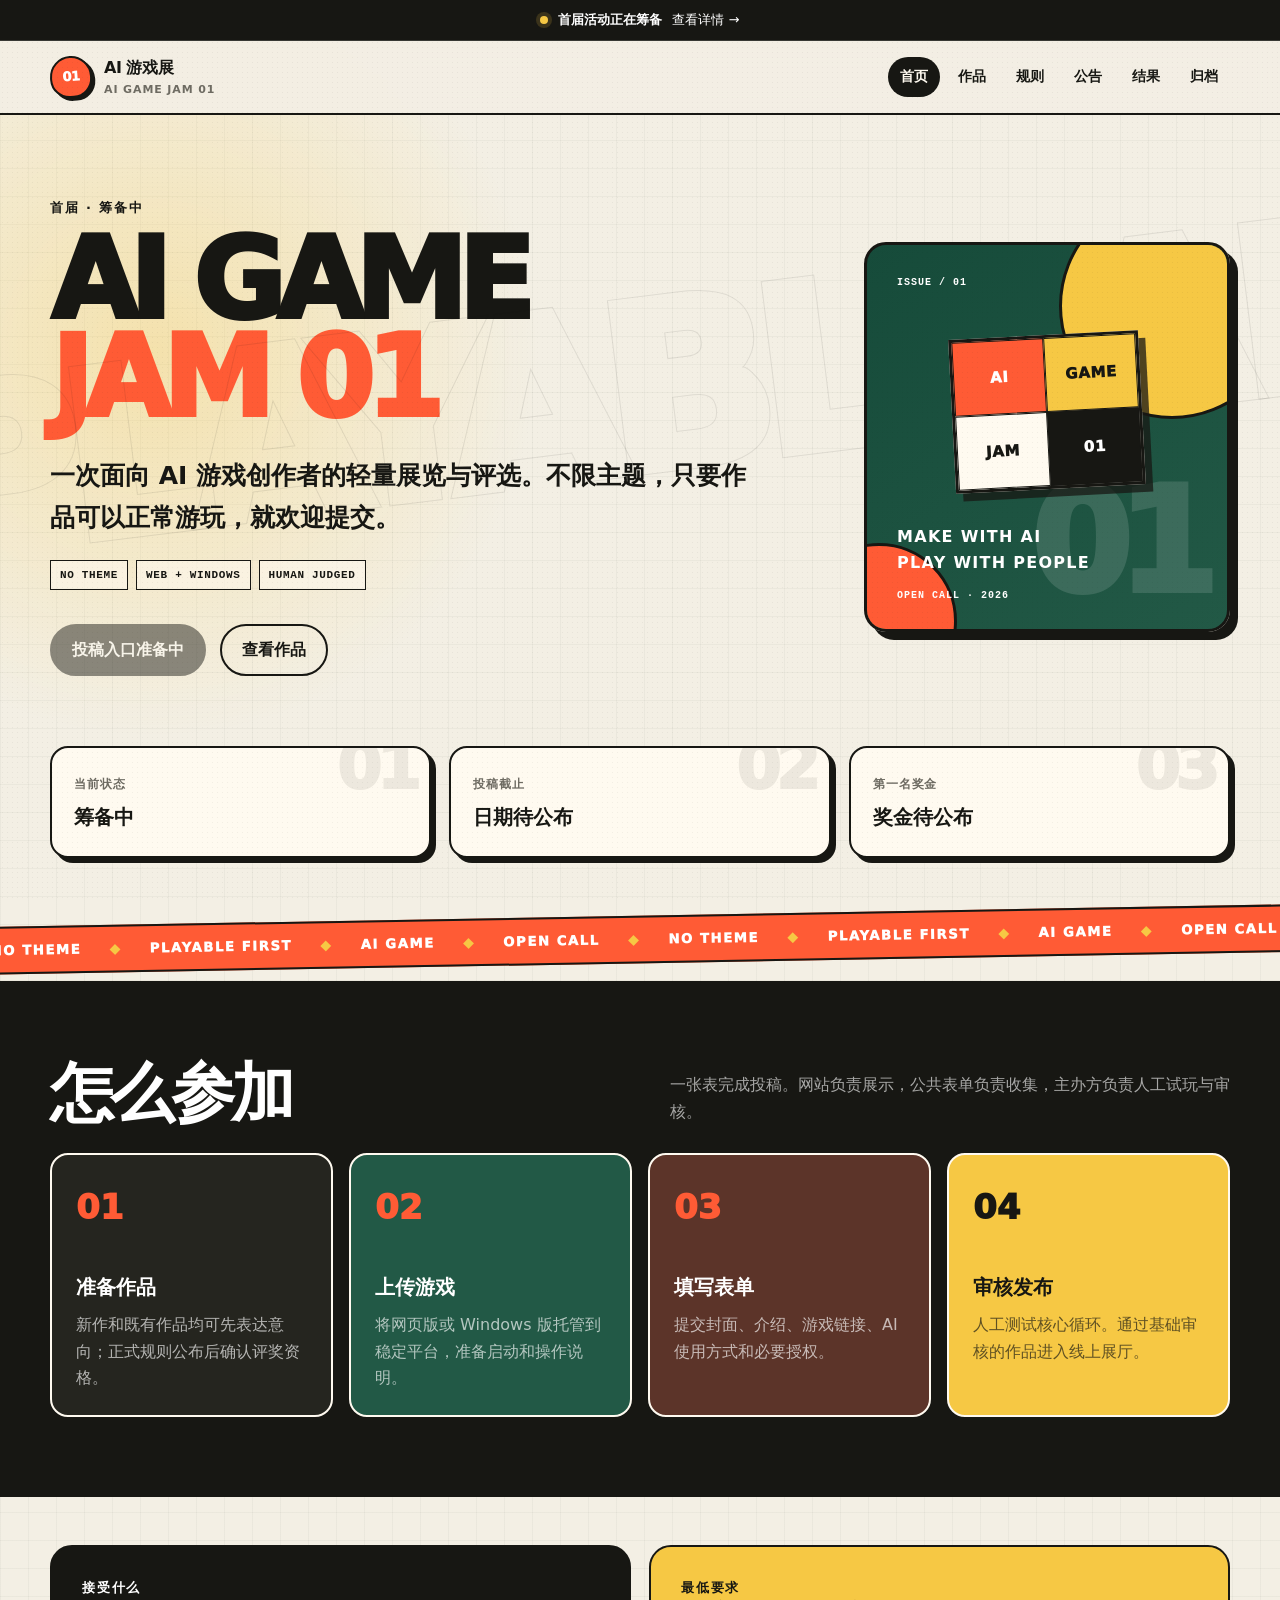
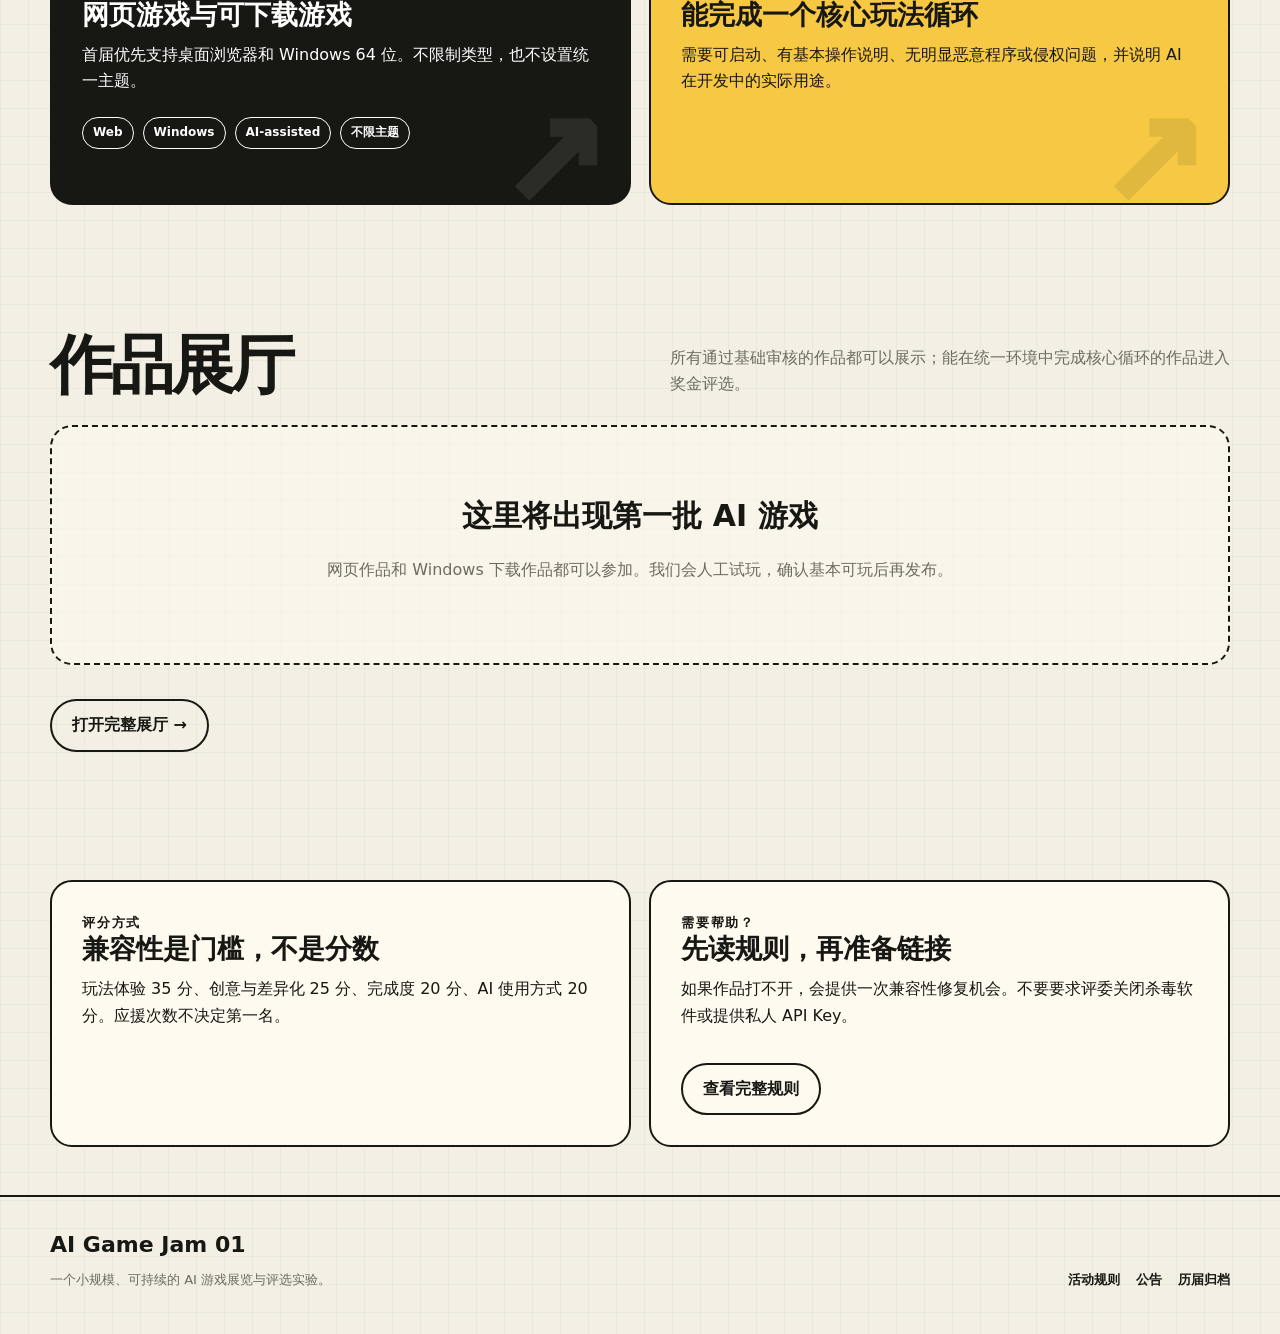
==== commit 90ea8c0e: "Make AI Game Jam branding event-neutral" ====
--- a/gamejam/index.html
+++ b/gamejam/index.html
@@ -3,8 +3,8 @@
 <head>
   <meta charset="utf-8">
   <meta name="viewport" content="width=device-width, initial-scale=1">
-  <meta name="description" content="嘻嘻狐 AI Game Jam：面向 AI 游戏创作者的轻量展览与评选。">
-  <title>嘻嘻狐 AI Game Jam 01</title>
+  <meta name="description" content="AI Game Jam 01：面向 AI 游戏创作者的轻量展览与评选。">
+  <title>AI Game Jam 01</title>
   <link rel="stylesheet" href="assets/styles.css">
   <script defer src="data/site-data.js"></script>
   <script defer src="assets/app.js"></script>
@@ -29,10 +29,10 @@
         </div>
         <aside class="hero-poster" aria-hidden="true" data-reveal>
           <div class="poster-index">ISSUE / 01</div>
-          <div class="poster-fox"><i></i><b></b><span>AI</span></div>
+          <div class="poster-symbol"><i>AI</i><b>GAME</b><span>JAM</span><em>01</em></div>
           <div class="poster-number">01</div>
           <div class="poster-caption">MAKE WITH AI<br>PLAY WITH PEOPLE</div>
-          <div class="poster-code">YINCHENXI · 2026</div>
+          <div class="poster-code">OPEN CALL · 2026</div>
         </aside>
       </div>
     </section>
--- a/gamejam/assets/styles.css
+++ b/gamejam/assets/styles.css
@@ -76,7 +76,7 @@
   box-shadow: 3px 3px 0 var(--ink);
   transform: rotate(-4deg);
 }
-.brand-mark::before { content: "狐"; color: #fff; font-weight: 950; }
+.brand-mark::before { content: "01"; color: #fff; font-weight: 950; font-size: 13px; letter-spacing: -.04em; }
 .brand small { display: block; color: var(--muted); font-weight: 700; font-size: 11px; letter-spacing: .08em; }
 
 .nav-links { display: flex; align-items: center; gap: 6px; }
@@ -142,13 +142,12 @@
 .poster-code { position: absolute; left: 30px; bottom: 24px; }
 .poster-number { position: absolute; z-index: 2; right: 25px; bottom: 28px; color: rgba(255,255,255,.13); font-size: 145px; line-height: .8; font-weight: 950; letter-spacing: -.1em; }
 .poster-caption { position: absolute; z-index: 4; left: 30px; bottom: 52px; font-weight: 900; letter-spacing: .08em; }
-.poster-fox { position: relative; z-index: 3; width: 190px; height: 154px; margin: 44px auto 0; background: var(--accent); clip-path: polygon(5% 0, 34% 20%, 50% 14%, 66% 20%, 95% 0, 86% 76%, 50% 100%, 14% 76%); filter: drop-shadow(7px 8px 0 rgba(23,23,19,.75)); }
-.poster-fox::before, .poster-fox::after { content: ""; position: absolute; top: 63px; width: 46px; height: 13px; border-radius: 50%; background: var(--ink); transform: rotate(12deg); }
-.poster-fox::before { left: 34px; }
-.poster-fox::after { right: 34px; transform: rotate(-12deg); }
-.poster-fox i { position: absolute; left: 50%; bottom: 27px; width: 18px; height: 14px; background: var(--ink); clip-path: polygon(0 0,100% 0,50% 100%); transform: translateX(-50%); }
-.poster-fox b { position: absolute; inset: 18px 44px auto; height: 82px; border-radius: 50%; border: 2px solid rgba(255,255,255,.25); }
-.poster-fox span { position: absolute; left: 50%; top: 12px; transform: translateX(-50%); font-size: 12px; font-weight: 950; letter-spacing: .15em; }
+.poster-symbol { position: relative; z-index: 3; width: 190px; height: 154px; margin: 44px auto 0; display: grid; grid-template-columns: 1fr 1fr; grid-template-rows: 1fr 1fr; border: 3px solid var(--ink); background: var(--paper-2); color: var(--ink); box-shadow: 7px 8px 0 rgba(23,23,19,.75); transform: rotate(-3deg); }
+.poster-symbol > * { display: grid; place-items: center; margin: 0; font-style: normal; font-size: 15px; font-weight: 950; letter-spacing: .04em; border: 1px solid var(--ink); }
+.poster-symbol i { background: var(--accent); color: #fff; }
+.poster-symbol b { background: var(--accent-2); }
+.poster-symbol span { background: var(--paper-2); }
+.poster-symbol em { background: var(--ink); color: #fff; }
 
 .status-grid { display: grid; grid-template-columns: repeat(3, 1fr); gap: 18px; margin-top: -30px; position: relative; z-index: 3; }
 .status-card { position: relative; overflow: hidden; padding: 22px; border: 2px solid var(--ink); border-radius: 18px; background: var(--paper-2); box-shadow: 5px 5px 0 var(--ink); }
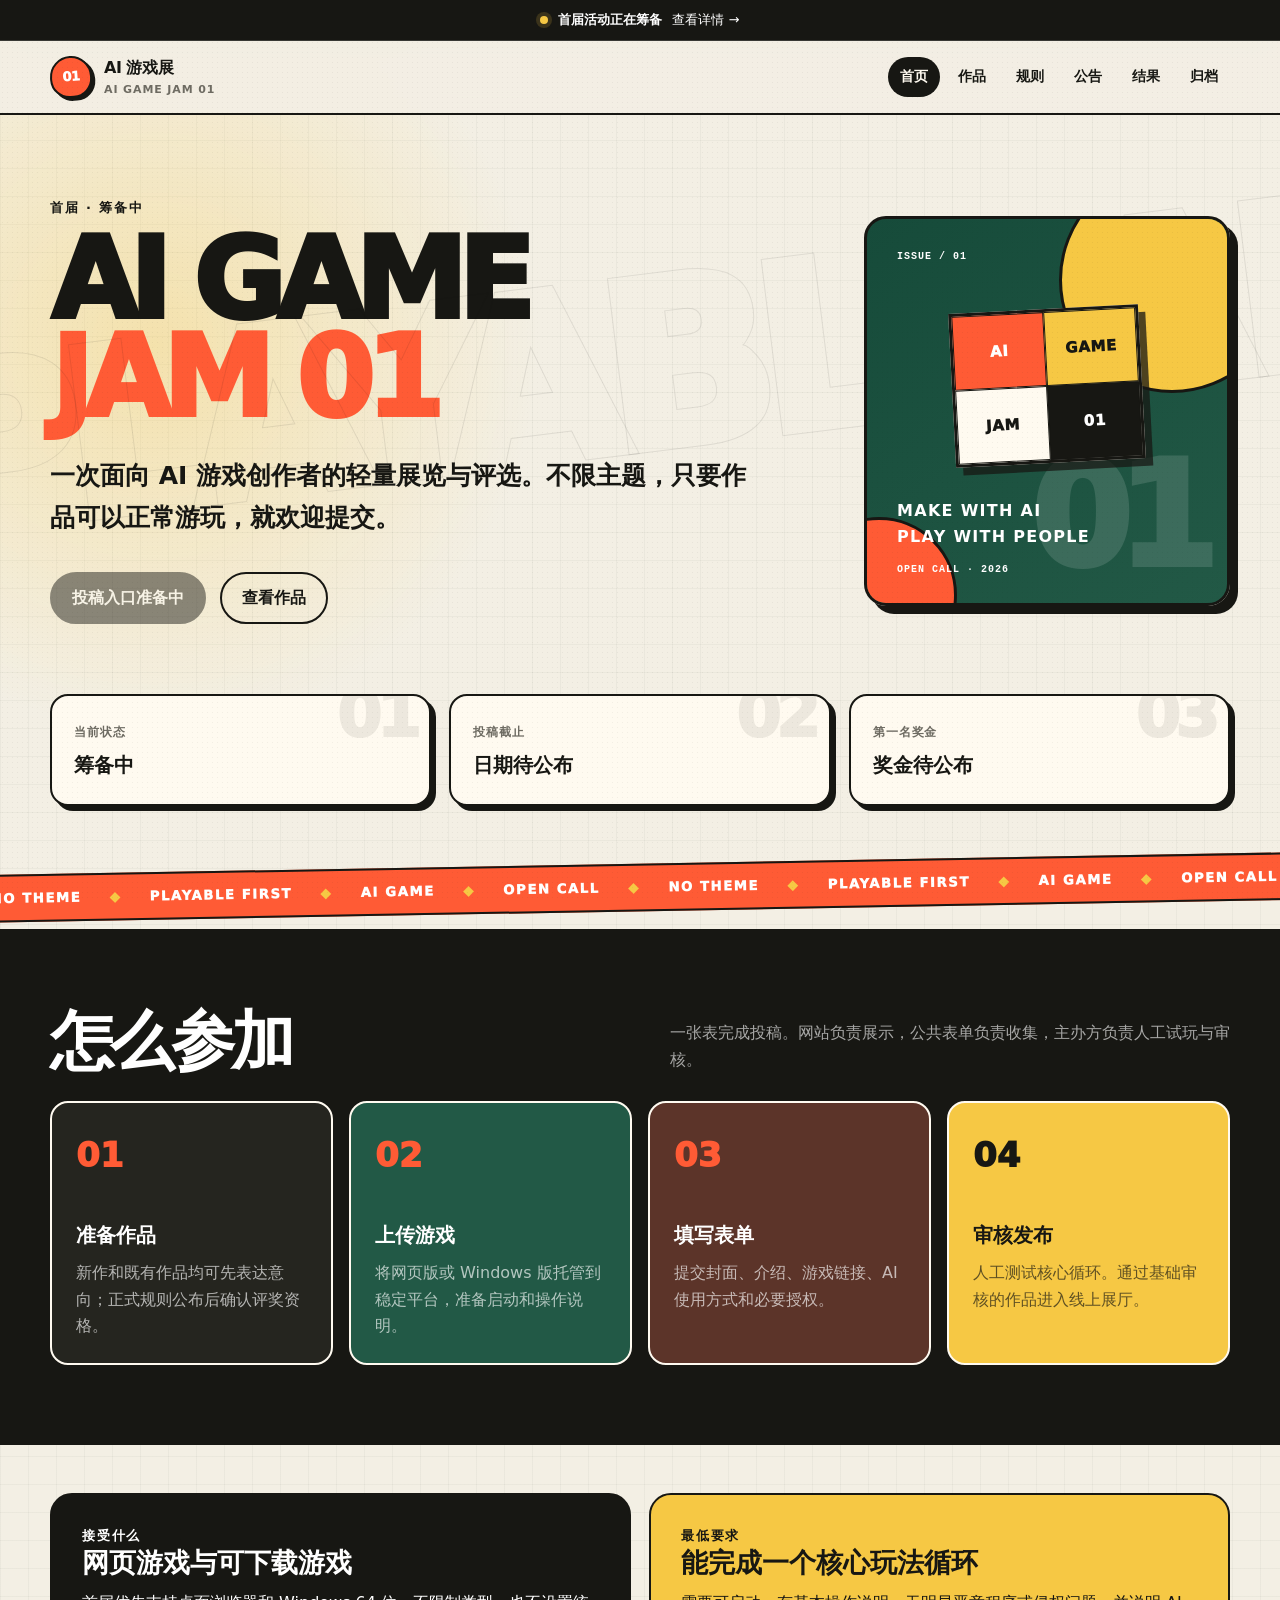
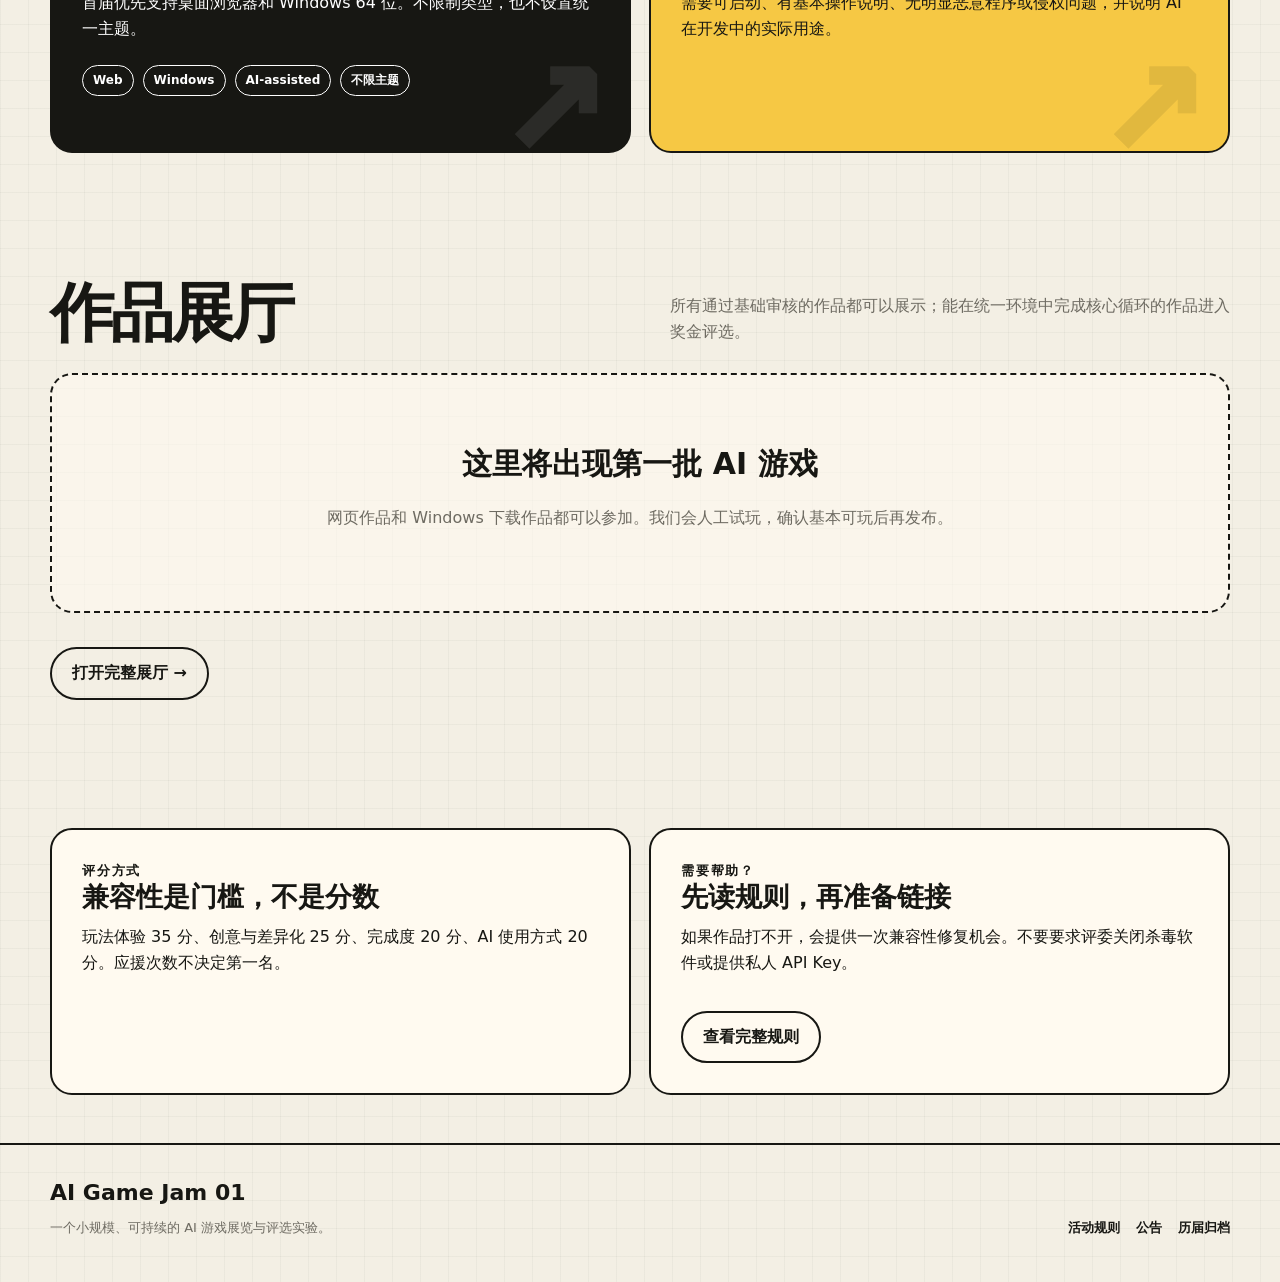
==== commit e2bbc12a: "Remove redundant hero labels" ====
--- a/gamejam/index.html
+++ b/gamejam/index.html
@@ -19,9 +19,6 @@
           <p class="eyebrow" data-event="eyebrow">首届 · 开放征集中</p>
           <h1>AI GAME<span>JAM 01</span></h1>
           <p class="lede" data-event="description">一次面向 AI 游戏创作者的轻量展览与评选。不限主题，只要作品可以正常游玩，就欢迎提交。</p>
-          <div class="hero-meta" aria-label="活动关键词">
-            <span>NO THEME</span><span>WEB + WINDOWS</span><span>HUMAN JUDGED</span>
-          </div>
           <div class="actions">
             <a class="button" data-submit href="#">提交作品 ↗</a>
             <a class="button secondary" href="games.html">查看作品</a>
